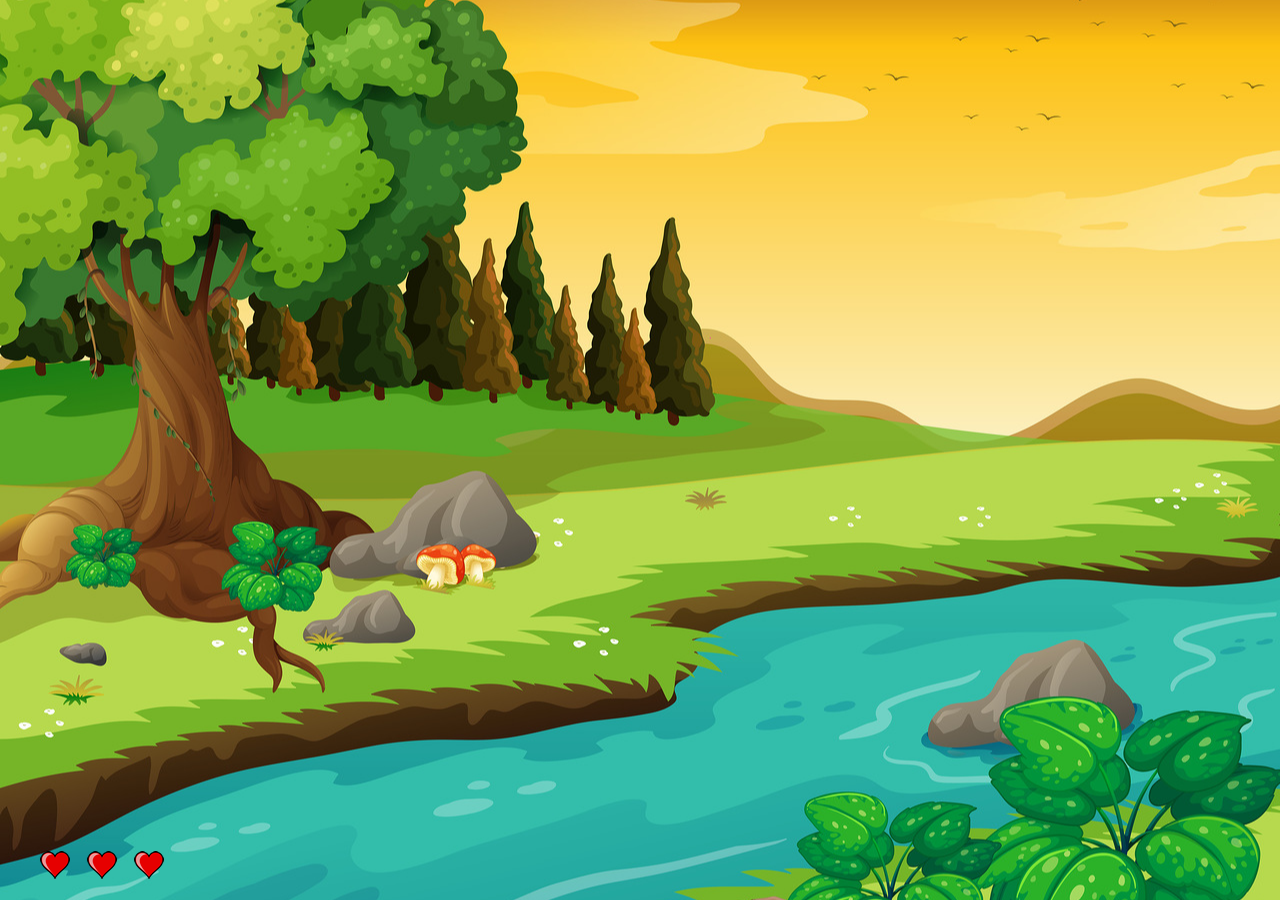
==== jogo/index.html @ 542ae679 "Estágio inicial do jogo concluído com sucesso" ====
<!DOCTYPE html>
<html>
	<head>
		<meta charset="UTF-8">
		<link rel="stylesheet" href="../css/style.css">
		<link rel="stylesheet" href="../css/game.css">
		<link rel="preconnect" href="https://fonts.gstatic.com">
		<link href="https://fonts.googleapis.com/css2?family=Fira+Code:wght@500&display=swap" rel="stylesheet"> 
		<title>Mata Mosquito</title>
	</head>
	<body id="jogo">
		<noscript>Por favor, ative o JavaScript</noscript>
		<ol id="lifes">
			<li>
				<img src="../img/coracao_cheio.png" alt="VIDA CHEIA" id="life-1">
			<li>
				<img src="../img/coracao_cheio.png" alt="VIDA CHEIA" id="life-2">
			<li>
				<img src="../img/coracao_cheio.png" alt="VIDA CHEIA" id="life-3">
		</ol>
	</body>
</html>
<script src="../js/control.js"></script>
---- css/style.css ----
body, html{
    height: 100%;
    width: 100%;
    padding: 0;
    margin: 0;
    box-sizing: border-box;
    font-family: 'Fira Code', monospace;
}
body{
    background: url(../img/bg.jpg) center center no-repeat;
    background-size: cover;
	color: white;
}
---- css/game.css ----
body{
	background-size: cover;
	overflow: hidden;
	cursor: url(../img/mata_mosquito.png), default;
}

#mosquito{
	width: 10vw;
	font-size: 20pt;
	top: auto;
	left: auto;
	position: absolute;
	z-index: 1
}

#lifes{
	position: fixed;
	bottom: 0;
	left: 0;
}
#lifes > *{
	display: inline-block;
	margin-right: 2ex;
}
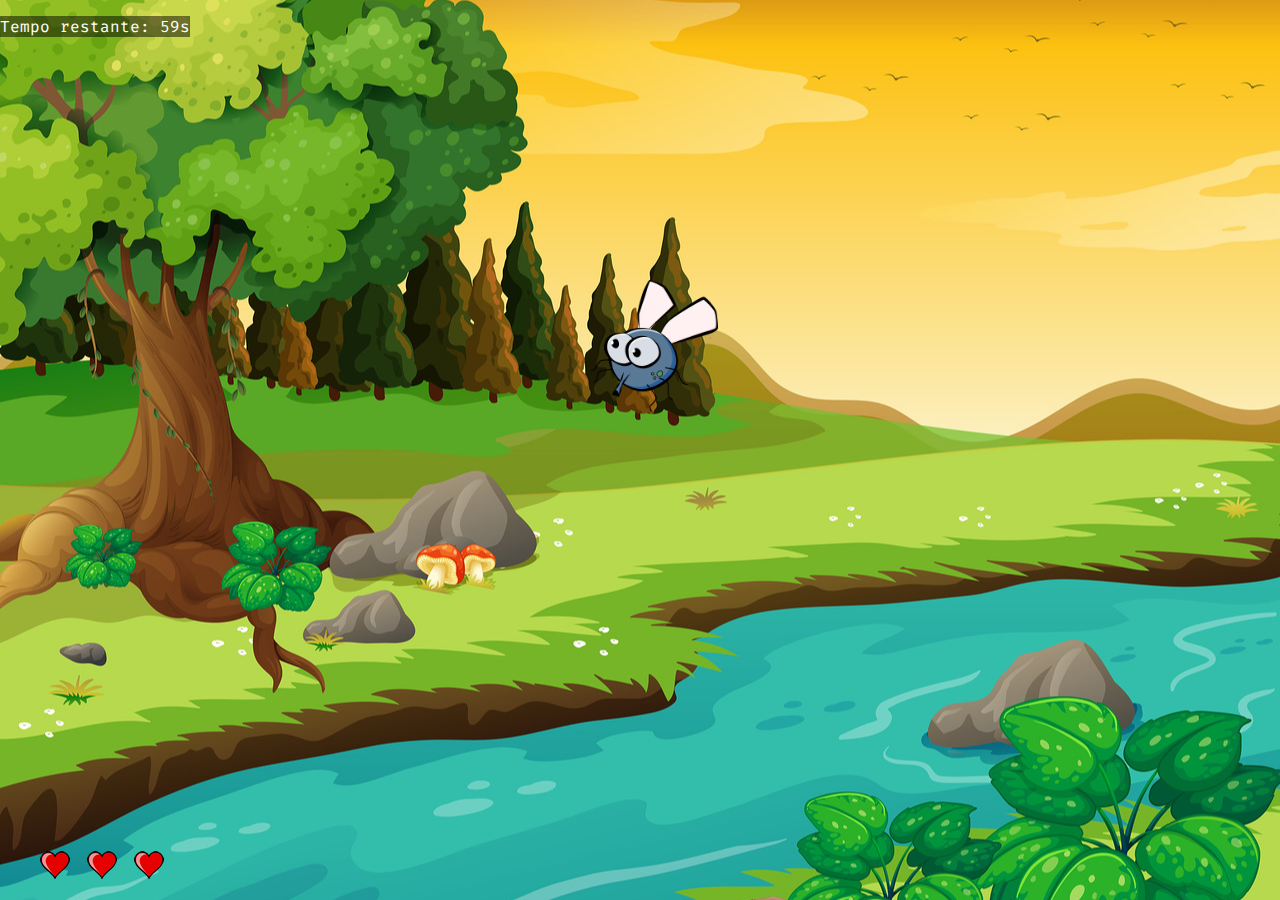
==== commit 9fa3f9fa: "Cronômetro adicionado com sucesso" ====
--- a/jogo/index.html
+++ b/jogo/index.html
@@ -9,7 +9,7 @@
 		<title>Mata Mosquito</title>
 	</head>
 	<body id="jogo">
-		<noscript>Por favor, ative o JavaScript</noscript>
+		<noscript style="font-size: 5rem;">Por favor, ative o JavaScript</noscript>
 		<ol id="lifes">
 			<li>
 				<img src="../img/coracao_cheio.png" alt="VIDA CHEIA" id="life-1">
@@ -18,6 +18,9 @@
 			<li>
 				<img src="../img/coracao_cheio.png" alt="VIDA CHEIA" id="life-3">
 		</ol>
+		<p>
+			Tempo restante: <span id="tempo-restante">0</span>s
+		</p>
 	</body>
 </html>
 <script src="../js/control.js"></script>--- a/css/game.css
+++ b/css/game.css
@@ -10,15 +10,22 @@
 	top: auto;
 	left: auto;
 	position: absolute;
-	z-index: 1
+	z-index: 0;
 }
 
 #lifes{
 	position: fixed;
 	bottom: 0;
 	left: 0;
+	z-index: 999;
 }
 #lifes > *{
 	display: inline-block;
 	margin-right: 2ex;
+}
+
+p{
+	background-color: rgba(0, 0, 0, .5);
+	z-index: 999;
+	display: inline-block;
 }